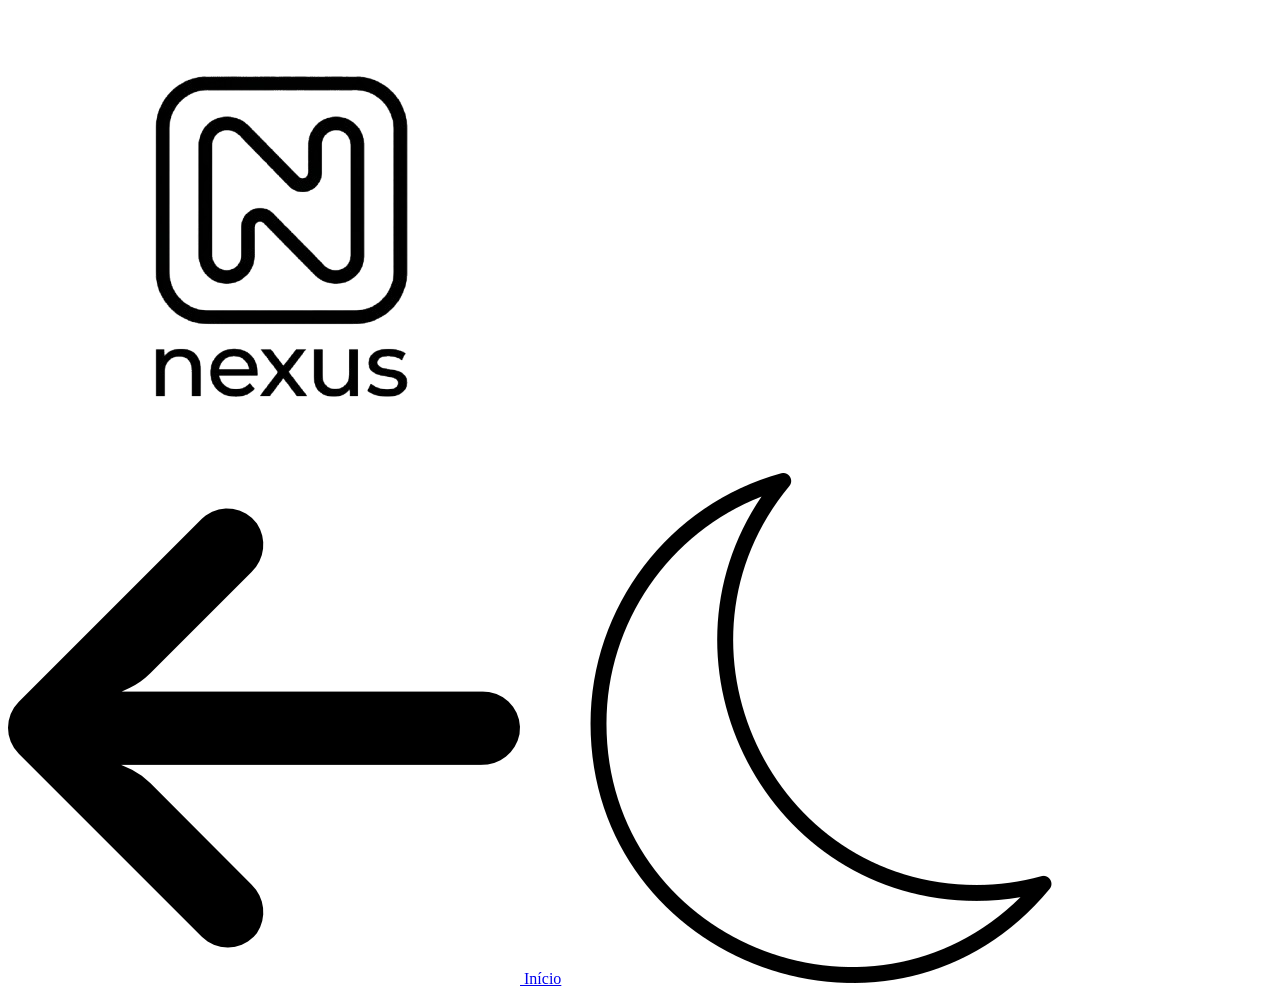
==== src/pages/about.html @ 6d1cf577 "Create about.html" ====
<!DOCTYPE html>
<html lang="pt-BR">

<head>
    <meta charset="UTF-8">
    <meta name="viewport" content="width=device-width, initial-scale=1.0">
    <title>Nexus | Sobre nós</title>
    <link rel="preconnect" href="https://fonts.googleapis.com">
    <link rel="stylesheet" href="../assets/css/global.css">
    <link rel="stylesheet" href="../assets/css/about.css">
    <link rel="shortcut icon" href="../assets/img/logo-icon.png" type="image/x-icon">
</head>

<body>
    <header class="header">
        <div class="logo">
            <a href="../index.html" aria-label="Nexus | Página inicial">
                <img src="../assets/img/logo_comtexto-removebg-preview.png" alt="Nexus logo Icon">
            </a>
        </div>
        <nav class="nav">
            <span id="links"><a href="../index.html"> <img src="../assets/img/arrow.png" alt="Button for comeback home">
                    Início</a></span>
            <span id="theme"><img src="../assets/img/lua.png" alt="Alterar para tema escuro"></span>
        </nav>
    </header>
</body>

</html>
---- src/assets/css/global.css ----
/*Linkem o global.css acima do css de vcs*/

@view-transition {
  navigation: auto;
}

@keyframes fade-out-up {
  to {
    opacity: 0;
    transform: translateY(-10px);
  }
}

@keyframes fade-in-up {
  from {
    opacity: 0;
    transform: translateY(10px);
  }
}

::view-transition-group(root) {
  animation: none;
}

::view-transition-old(root) {
  animation: 0.4s cubic-bezier(0.4, 0, 0.2, 1) both fade-out-up;
}

::view-transition-new(root) {
  animation: 0.4s cubic-bezier(0.4, 0, 0.2, 1) both fade-in-up;
}
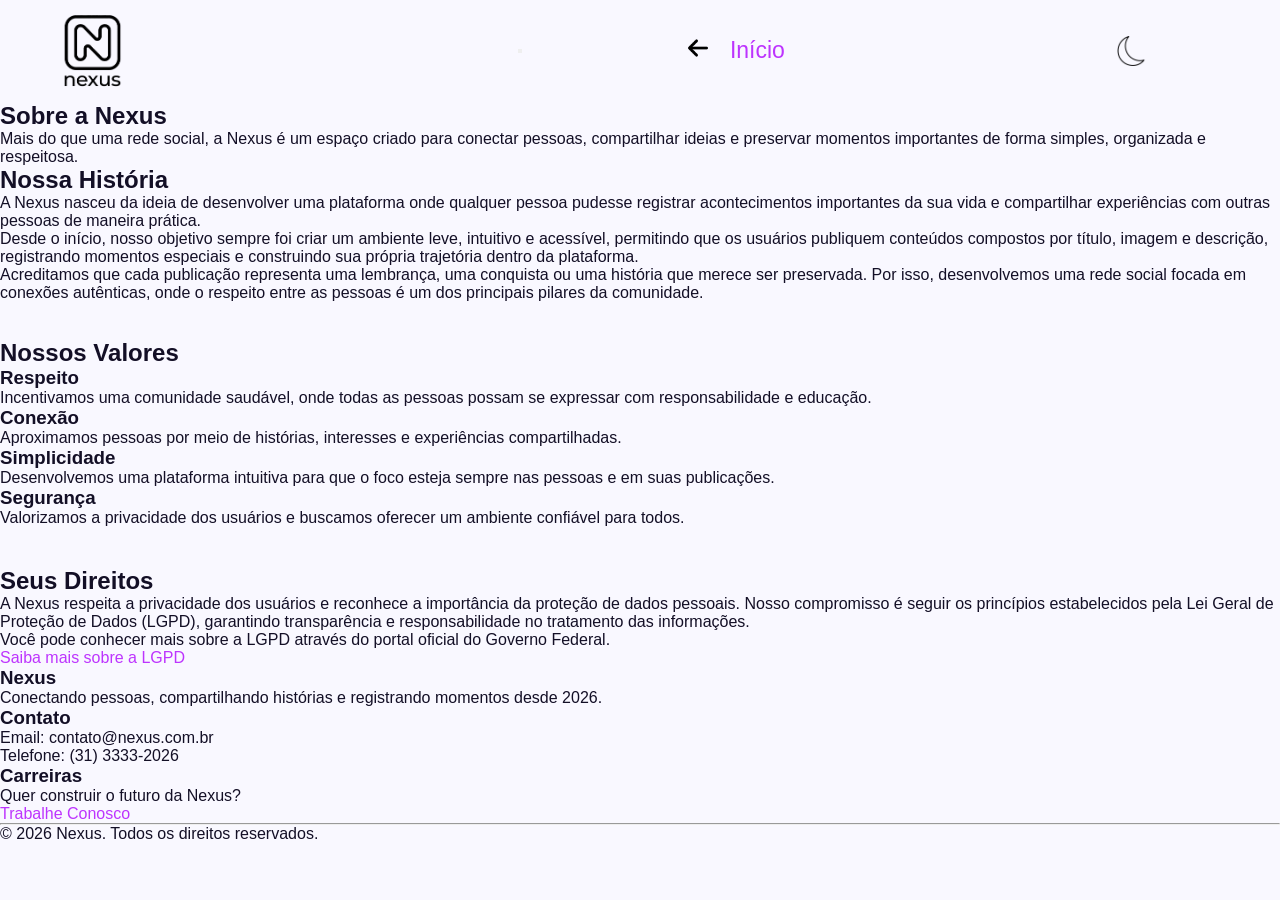
==== commit 269583dc: "Update about.html" ====
--- a/src/pages/about.html
+++ b/src/pages/about.html
@@ -5,6 +5,7 @@
     <meta charset="UTF-8">
     <meta name="viewport" content="width=device-width, initial-scale=1.0">
     <title>Nexus | Sobre nós</title>
+
     <link rel="preconnect" href="https://fonts.googleapis.com">
     <link rel="stylesheet" href="../assets/css/global.css">
     <link rel="stylesheet" href="../assets/css/about.css">
@@ -12,18 +13,190 @@
 </head>
 
 <body>
+    <script>
+        if (localStorage.getItem("Theme") === "light") {
+            document.body.classList.add("light-mode");
+        }
+    </script>
     <header class="header">
         <div class="logo">
             <a href="../index.html" aria-label="Nexus | Página inicial">
-                <img src="../assets/img/logo_comtexto-removebg-preview.png" alt="Nexus logo Icon">
+                <img src="../assets/img/logo_comtexto-removebg-preview.png" alt="Logo da Nexus">
             </a>
         </div>
+
+        <button class="hamburger" aria-label="Abrir menu" aria-expanded="false">
+            <span class="hamburger-line"></span>
+            <span class="hamburger-line"></span>
+            <span class="hamburger-line"></span>
+        </button>
+
         <nav class="nav">
-            <span id="links"><a href="../index.html"> <img src="../assets/img/arrow.png" alt="Button for comeback home">
-                    Início</a></span>
-            <span id="theme"><img src="../assets/img/lua.png" alt="Alterar para tema escuro"></span>
+            <span id="links">
+                <a href="../index.html">
+                    <img src="../assets/img/arrow.png" alt="Voltar para a página inicial">
+                    Início
+                </a>
+            </span>
+
+            <span id="theme">
+                <img src="../assets/img/lua.png" alt="Alterar tema">
+            </span>
         </nav>
     </header>
+
+    <main class="main-container">
+
+        <section class="main">
+
+            <h1>Sobre a Nexus</h1>
+
+            <p>
+                Mais do que uma rede social, a Nexus é um espaço criado para conectar pessoas,
+                compartilhar ideias e preservar momentos importantes de forma simples, organizada
+                e respeitosa.
+            </p>
+
+        </section>
+
+        <section class="history">
+
+            <h2>Nossa História</h2>
+
+            <p>
+                A Nexus nasceu da ideia de desenvolver uma plataforma onde qualquer pessoa pudesse
+                registrar acontecimentos importantes da sua vida e compartilhar experiências com
+                outras pessoas de maneira prática.
+            </p>
+
+            <p>
+                Desde o início, nosso objetivo sempre foi criar um ambiente leve, intuitivo e
+                acessível, permitindo que os usuários publiquem conteúdos compostos por título,
+                imagem e descrição, registrando momentos especiais e construindo sua própria
+                trajetória dentro da plataforma.
+            </p>
+
+            <p>
+                Acreditamos que cada publicação representa uma lembrança, uma conquista ou uma
+                história que merece ser preservada. Por isso, desenvolvemos uma rede social focada
+                em conexões autênticas, onde o respeito entre as pessoas é um dos principais
+                pilares da comunidade.
+            </p>
+
+        </section>
+
+        <section style="margin-top: 2.3rem;" class="values">
+
+            <h2>Nossos Valores</h2>
+
+            <div class="cards">
+
+                <article class="card">
+                    <h3>Respeito</h3>
+
+                    <p>
+                        Incentivamos uma comunidade saudável, onde todas as pessoas possam se
+                        expressar com responsabilidade e educação.
+                    </p>
+                </article>
+
+                <article class="card">
+                    <h3>Conexão</h3>
+
+                    <p>
+                        Aproximamos pessoas por meio de histórias, interesses e experiências
+                        compartilhadas.
+                    </p>
+                </article>
+
+                <article class="card">
+                    <h3>Simplicidade</h3>
+
+                    <p>
+                        Desenvolvemos uma plataforma intuitiva para que o foco esteja sempre nas
+                        pessoas e em suas publicações.
+                    </p>
+                </article>
+
+                <article class="card">
+                    <h3>Segurança</h3>
+
+                    <p>
+                        Valorizamos a privacidade dos usuários e buscamos oferecer um ambiente
+                        confiável para todos.
+                    </p>
+                </article>
+
+            </div>
+
+        </section>
+
+        <section style="margin-top: 2.5rem;" class="rights">
+
+            <h2>Seus Direitos</h2>
+
+            <p>
+                A Nexus respeita a privacidade dos usuários e reconhece a importância da proteção
+                de dados pessoais. Nosso compromisso é seguir os princípios estabelecidos pela Lei
+                Geral de Proteção de Dados (LGPD), garantindo transparência e responsabilidade no
+                tratamento das informações.
+            </p>
+
+            <p>
+                Você pode conhecer mais sobre a LGPD através do portal oficial do Governo Federal.
+            </p>
+
+            <a class="btn btn-primary" href="https://www.gov.br/esporte/pt-br/acesso-a-informacao/lgpd" target="_blank">
+                Saiba mais sobre a LGPD
+            </a>
+
+        </section>
+
+    </main>
+
+    <footer class="footer">
+
+        <div class="footer-content">
+
+            <div>
+                <h3>Nexus</h3>
+
+                <p>
+                    Conectando pessoas, compartilhando histórias e registrando momentos desde 2026.
+                </p>
+            </div>
+
+            <div>
+
+                <h3>Contato</h3>
+
+                <p>Email: contato@nexus.com.br</p>
+                <p>Telefone: (31) 3333-2026</p>
+
+            </div>
+
+            <div>
+
+                <h3>Carreiras</h3>
+
+                <p>
+                    Quer construir o futuro da Nexus?
+                </p>
+
+                <a href="#">Trabalhe Conosco</a>
+
+            </div>
+
+        </div>
+
+        <hr>
+
+        <p>&copy; 2026 Nexus. Todos os direitos reservados.</p>
+
+    </footer>
+
+    <script src="../assets/js/about.js"></script>
+
 </body>
 
 </html>
--- a/src/assets/css/about.css
+++ b/src/assets/css/about.css
@@ -0,0 +1,100 @@
+:root {
+    /*Paleta de cores*/
+    --background-main: #0D0B14;
+    --superficie: #1E1B29;
+    --border-separators: #312E41;
+    --mainText: #F5F3FF;
+    --secondText: #A78BFA;
+    --primary: #BD34FE;
+    --secundary: #6D28D9;
+    --backMenu: #1E1B29;
+    --background: #F9F8FF;
+    --ligthSuperficie: #FFFFFF;
+    --light-border-separators: #E4E2F1;
+    --light-main-text: #130F26;
+    --second-light-text: #6D6A80;
+    --primary-hover: #d15bff;
+    --primary-rgb: 189, 52, 254;
+    --font-family: "Inter", sans-serif;
+}
+
+
+
+* {
+    margin: 0;
+    padding: 0;
+    box-sizing: border-box;
+}
+
+html {
+    scroll-behavior: smooth;
+}
+
+body {
+    min-height: 100vh;
+    background-color: var(--background);
+    color: var(--light-main-text);
+    font-family: 'Inter', sans-serif;
+}
+
+.header {
+    width: 100%;
+    display: flex;
+    align-items: center;
+    gap: 2rem;
+}
+
+img {
+    max-width: 100%;
+    display: block;
+}
+
+.logo {
+    padding-left: 2rem;
+    width: 40%;
+}
+
+.logo img {
+    text-align: center;
+    width: 120px;
+    height: auto;
+}
+
+
+.nav {
+    width: 60%;
+    display: flex;
+    justify-content: space-around;
+    align-items: center;
+    gap: 4rem;
+}
+
+a {
+    color: var(--primary);
+    text-decoration: none;
+}
+
+#links {
+    display: flex;
+    align-items: center;
+}
+
+#links img {
+    cursor: pointer;
+    display: inline;
+    width: 20px;
+    margin-right: 1rem;
+}
+
+#links a {
+    font-size: 23px;
+}
+
+.nav #theme {
+    cursor: pointer;
+}
+
+#theme img {
+    width: 30px;
+    height: auto;
+}
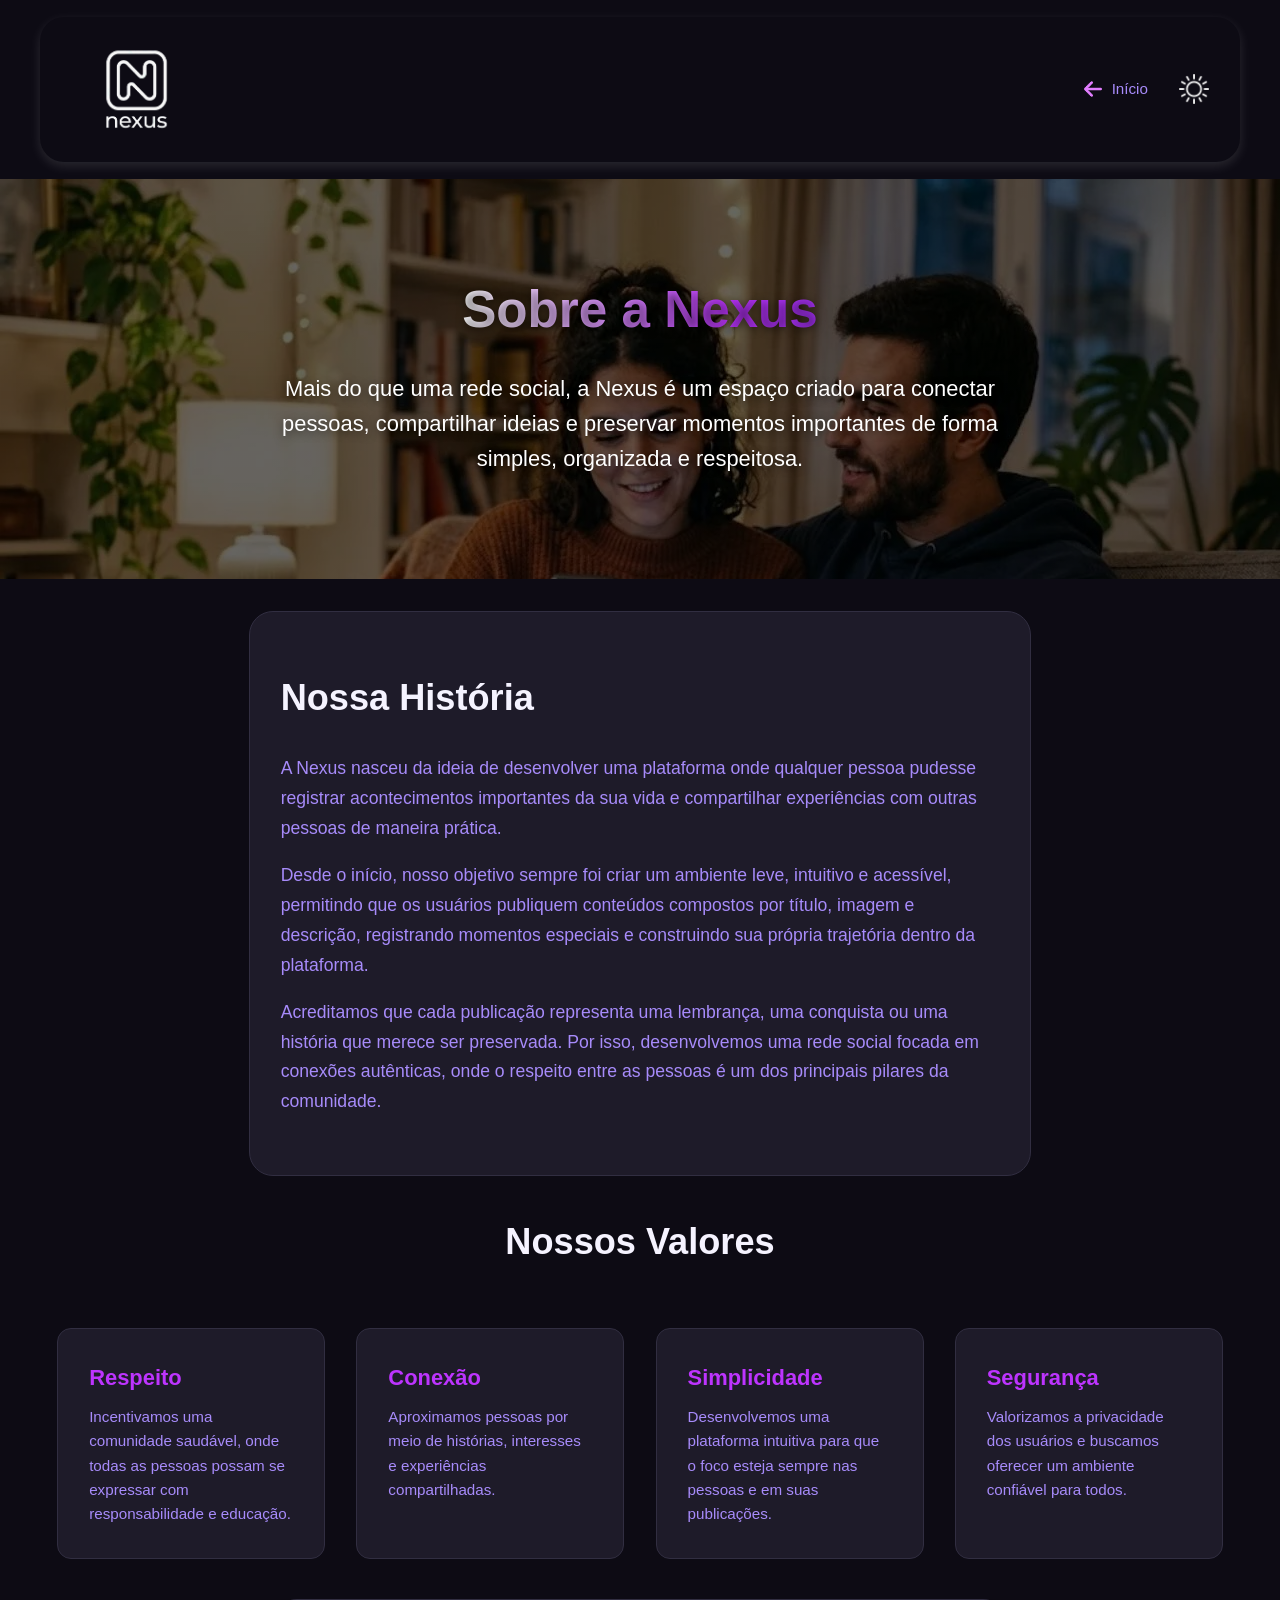
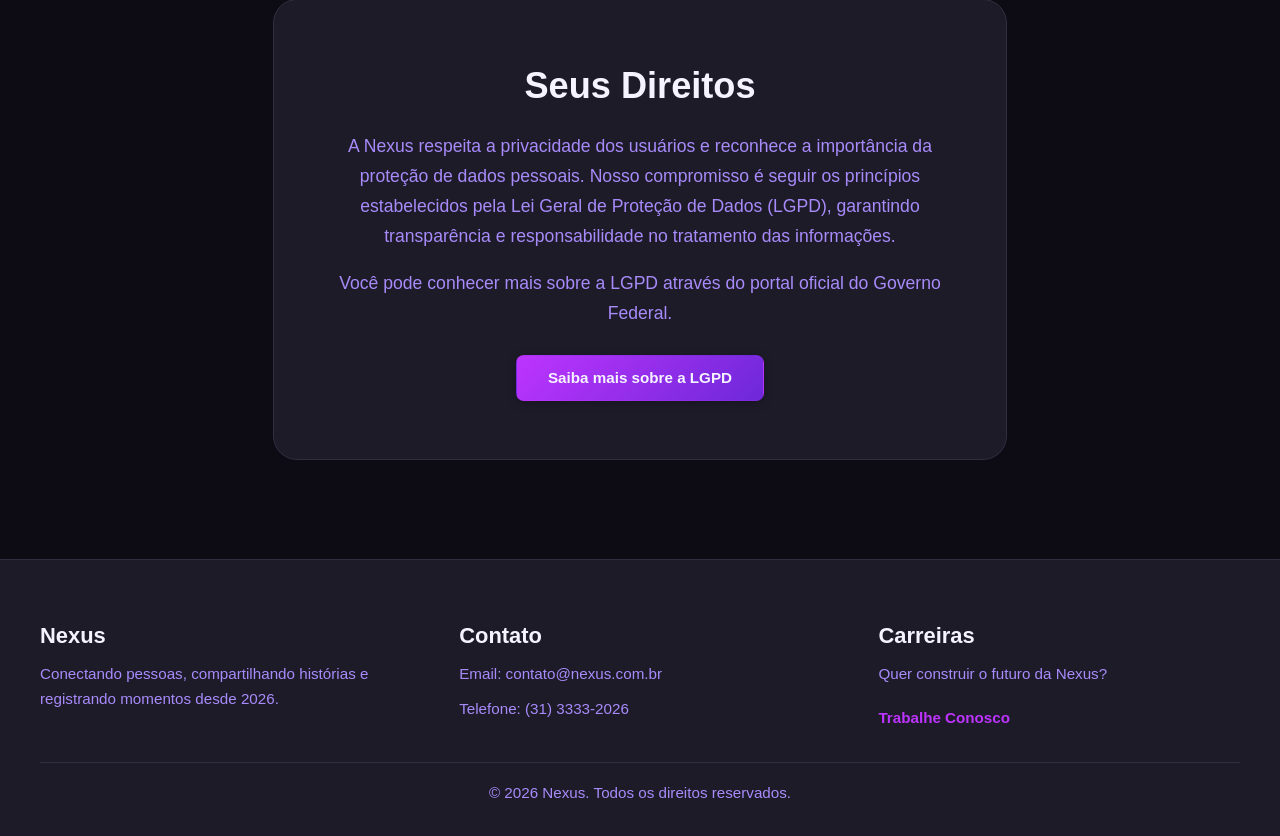
==== commit ac4bf895: "Update about.html" ====
--- a/src/pages/about.html
+++ b/src/pages/about.html
@@ -47,7 +47,7 @@
 
     <main class="main-container">
 
-        <section class="main">
+        <section class="main reveal">
 
             <h1>Sobre a Nexus</h1>
 
@@ -59,7 +59,7 @@
 
         </section>
 
-        <section class="history">
+        <section class="history reveal delay-1">
 
             <h2>Nossa História</h2>
 
@@ -85,13 +85,13 @@
 
         </section>
 
-        <section style="margin-top: 2.3rem;" class="values">
+        <section style="margin-top: 2.3rem;" class="values reveal delay-2">
 
             <h2>Nossos Valores</h2>
 
             <div class="cards">
 
-                <article class="card">
+                <article class="card reveal">
                     <h3>Respeito</h3>
 
                     <p>
@@ -100,7 +100,7 @@
                     </p>
                 </article>
 
-                <article class="card">
+                <article class="card reveal">
                     <h3>Conexão</h3>
 
                     <p>
@@ -109,7 +109,7 @@
                     </p>
                 </article>
 
-                <article class="card">
+                <article class="card reveal">
                     <h3>Simplicidade</h3>
 
                     <p>
@@ -118,7 +118,7 @@
                     </p>
                 </article>
 
-                <article class="card">
+                <article class="card reveal">
                     <h3>Segurança</h3>
 
                     <p>
@@ -131,7 +131,7 @@
 
         </section>
 
-        <section style="margin-top: 2.5rem;" class="rights">
+        <section style="margin-top: 2.5rem;" class="rights reveal delay-3">
 
             <h2>Seus Direitos</h2>
 
--- a/src/assets/css/about.css
+++ b/src/assets/css/about.css
@@ -1,100 +1,657 @@
 :root {
-    /*Paleta de cores*/
-    --background-main: #0D0B14;
-    --superficie: #1E1B29;
-    --border-separators: #312E41;
-    --mainText: #F5F3FF;
-    --secondText: #A78BFA;
-    --primary: #BD34FE;
-    --secundary: #6D28D9;
-    --backMenu: #1E1B29;
-    --background: #F9F8FF;
-    --ligthSuperficie: #FFFFFF;
-    --light-border-separators: #E4E2F1;
-    --light-main-text: #130F26;
-    --second-light-text: #6D6A80;
-    --primary-hover: #d15bff;
-    --primary-rgb: 189, 52, 254;
-    --font-family: "Inter", sans-serif;
-}
-
-
+  --background-main: #0d0b14;
+  --superficie: #1e1b29;
+  --border-separators: #312e41;
+  --mainText: #f5f3ff;
+  --secondText: #a78bfa;
+  --primary: #bd34fe;
+  --secundary: #6d28d9;
+  --backMenu: #1e1b29;
+
+  --background: #f9f8ff;
+  --ligthSuperficie: #ffffff;
+  --light-border-separators: #e4e2f1;
+  --light-main-text: #130f26;
+  --second-light-text: #4b4766;
+
+  --primary-hover: #d15bff;
+  --primary-rgb: 189, 52, 254;
+
+  --font-family: "Inter", sans-serif;
+
+  --banner-overlay: rgba(0, 0, 0, 0.6);
+  --banner-text-color: #ffffff;
+
+  --fs-sm: clamp(0.85rem, 0.8rem + 0.2vw, 0.95rem);
+  --fs-base: clamp(1rem, 0.95rem + 0.2vw, 1.1rem);
+  --fs-md: clamp(1.15rem, 1.05rem + 0.4vw, 1.4rem);
+  --fs-lg: clamp(1.6rem, 1.3rem + 1.2vw, 2.4rem);
+  --fs-xl: clamp(2rem, 1.6rem + 2vw, 3.2rem);
+
+  --space-xs: clamp(0.5rem, 0.45rem + 0.2vw, 0.75rem);
+  --space-sm: clamp(0.85rem, 0.75rem + 0.4vw, 1.25rem);
+  --space-md: clamp(1.5rem, 1.3rem + 0.8vw, 2.5rem);
+  --space-lg: clamp(2.5rem, 2rem + 2vw, 4.5rem);
+  --space-xl: clamp(4rem, 3rem + 4vw, 7rem);
+
+  --radius-sm: 8px;
+  --radius-md: 14px;
+  --radius-lg: 24px;
+
+  --shadow-sm: 0 2px 8px rgba(0, 0, 0, 0.25);
+  --shadow-md: 0 8px 24px rgba(0, 0, 0, 0.35);
+  --shadow-glow: 0 0 32px rgba(var(--primary-rgb), 0.25);
+
+  --transition-fast: 0.2s ease;
+  --transition-base: 0.3s cubic-bezier(0.4, 0, 0.2, 1);
+
+  --container-max: 1200px;
+}
+
+@import url("https://fonts.googleapis.com/css2?family=Inter:wght@300;400;500;600;700;800&display=swap");
 
 * {
+  margin: 0;
+  padding: 0;
+  box-sizing: border-box;
+}
+
+html {
+  scroll-behavior: smooth;
+  overflow-x: hidden;
+}
+
+body {
+  overflow-x: hidden;
+}
+
+img {
+  max-width: 100%;
+  display: block;
+}
+
+a {
+  color: inherit;
+  text-decoration: none;
+}
+
+ul {
+  list-style: none;
+}
+
+body {
+  background-color: var(--background-main);
+  color: var(--mainText);
+  min-height: 100vh;
+  font-family: var(--font-family);
+  font-size: var(--fs-base);
+  line-height: 1.6;
+  -webkit-font-smoothing: antialiased;
+}
+
+:focus-visible {
+  outline: 2px solid var(--primary);
+  outline-offset: 3px;
+  border-radius: var(--radius-sm);
+}
+
+.header {
+  display: flex;
+  flex-wrap: wrap;
+  justify-content: space-between;
+  align-items: center;
+  background-color: var(--background-main);
+  border-radius: var(--radius-lg);
+  gap: var(--space-md);
+  max-width: var(--container-max);
+  margin: var(--space-sm) auto;
+  padding: var(--space-sm) var(--space-md);
+  box-shadow: 0 4px 12px rgba(255, 255, 255, 0.12);
+}
+
+.header .logo img {
+  filter: invert(99%) sepia(1%) saturate(1450%) hue-rotate(189deg)
+    brightness(102%) contrast(94%);
+  width: clamp(80px, 15vw, 130px);
+  height: auto;
+  transition: filter var(--transition-fast);
+}
+
+.header .logo a:hover img,
+.header .logo a:focus-visible img {
+  filter: invert(99%) sepia(1%) saturate(1450%) hue-rotate(189deg)
+    brightness(120%) contrast(100%) drop-shadow(0 0 12px var(--primary));
+}
+
+.nav {
+  display: flex;
+  align-items: center;
+  gap: var(--space-md);
+}
+
+.nav #links {
+  display: flex;
+  align-items: center;
+  gap: var(--space-xs);
+}
+
+#links a {
+  display: inline-flex;
+  align-items: center;
+  gap: var(--space-xs);
+  position: relative;
+  color: var(--secondText);
+  font-weight: 500;
+  font-size: var(--fs-sm);
+  padding: var(--space-xs) 0;
+  transition: color var(--transition-fast);
+}
+
+#links a img {
+  width: 18px;
+  filter: invert(60%) sepia(60%) saturate(2000%) hue-rotate(230deg);
+  transition: filter var(--transition-fast);
+}
+
+#links a::after {
+  content: "";
+  position: absolute;
+  left: 0;
+  bottom: -2px;
+  width: 0;
+  height: 2px;
+  background: var(--primary);
+  transition: width var(--transition-base);
+}
+
+#links a:hover,
+#links a:focus-visible,
+#links a[aria-current="page"] {
+  color: var(--primary);
+}
+
+#links a:hover img,
+#links a:focus-visible img {
+  filter: invert(29%) sepia(88%) saturate(4000%) hue-rotate(270deg);
+}
+
+#links a:hover::after,
+#links a:focus-visible::after,
+#links a[aria-current="page"]::after {
+  width: 100%;
+}
+
+.nav #theme {
+  width: 30px;
+  height: 30px;
+  cursor: pointer;
+}
+
+.nav #theme img {
+  filter: invert(99%) sepia(1%) saturate(1450%) hue-rotate(189deg)
+    brightness(102%) contrast(94%);
+  transition: filter var(--transition-fast);
+}
+
+.nav #theme:hover img,
+.nav #theme:focus-visible img {
+  filter: invert(99%) sepia(1%) saturate(1450%) hue-rotate(189deg)
+    brightness(120%) contrast(100%) drop-shadow(0 0 12px var(--primary));
+}
+
+.hamburger {
+  display: none;
+  flex-direction: column;
+  gap: 5px;
+  background: transparent;
+  border: none;
+  cursor: pointer;
+  padding: 0.5rem;
+  z-index: 10;
+}
+
+.hamburger-line {
+  width: 24px;
+  height: 2px;
+  background: var(--secondText);
+  transition: transform 0.3s ease, opacity 0.3s ease;
+}
+
+.hamburger.active .hamburger-line:nth-child(1) {
+  transform: translateY(7px) rotate(45deg);
+}
+.hamburger.active .hamburger-line:nth-child(2) {
+  opacity: 0;
+}
+.hamburger.active .hamburger-line:nth-child(3) {
+  transform: translateY(-7px) rotate(-45deg);
+}
+
+.btn {
+  display: inline-flex;
+  align-items: center;
+  justify-content: center;
+  padding: var(--space-xs) var(--space-md);
+  border-radius: var(--radius-sm);
+  font-weight: 600;
+  font-size: var(--fs-sm);
+  border: 1px solid transparent;
+  cursor: pointer;
+  transition:
+    transform var(--transition-fast),
+    box-shadow var(--transition-fast),
+    background-color var(--transition-fast),
+    border-color var(--transition-fast);
+}
+
+.btn-primary {
+  background: linear-gradient(135deg, var(--primary), var(--secundary));
+  color: var(--mainText);
+  box-shadow: var(--shadow-sm);
+}
+
+.btn-primary:hover,
+.btn-primary:focus-visible {
+  transform: translateY(-3px);
+  box-shadow: var(--shadow-glow);
+}
+
+.main {
+  margin-top: 1rem;
+  position: relative;
+  display: flex;
+  flex-direction: column;
+  justify-content: center;
+  align-items: center;
+  gap: var(--space-md);
+  text-align: center;
+  padding: var(--space-xl) var(--space-md);
+  min-height: 400px;
+  overflow: hidden;
+  margin-bottom: 2rem;
+}
+
+.main::before {
+  content: "";
+  position: absolute;
+  inset: 0;
+  background:
+    linear-gradient(var(--banner-overlay), var(--banner-overlay)),
+    url(../img/about.webp) top/cover no-repeat;
+  z-index: 0;
+}
+
+.main h1,
+.main p {
+  position: relative;
+  z-index: 1;
+  color: var(--banner-text-color);
+  text-shadow: 0 2px 8px rgba(0, 0, 0, 0.5);
+}
+
+.main h1 {
+  font-size: var(--fs-xl);
+  font-weight: 800;
+  line-height: 1.15;
+  background: linear-gradient(
+    90deg,
+    var(--banner-text-color),
+    var(--primary),
+    var(--secundary),
+    var(--primary),
+    var(--banner-text-color)
+  );
+  background-size: 300% 100%;
+  -webkit-background-clip: text;
+  background-clip: text;
+  color: transparent;
+  animation: gradientMove 5s ease-in-out infinite;
+}
+
+.main p {
+  font-size: var(--fs-md);
+  max-width: 65ch;
+  margin-inline: auto;
+}
+
+@keyframes gradientMove {
+  0% { background-position: 0%; }
+  50% { background-position: 100%; }
+  100% { background-position: 0%; }
+}
+
+.history {
+  display: flex;
+  flex-direction: column;
+  gap: var(--space-sm);
+  max-width: 80ch;
+  margin-inline: auto;
+  padding: var(--space-lg) var(--space-md);
+  background-color: var(--superficie);
+  border: 1px solid var(--border-separators);
+  border-radius: var(--radius-lg);
+  transition:
+    border-color var(--transition-base),
+    box-shadow var(--transition-base);
+}
+
+.history:hover,
+.history:focus-within {
+  border-color: var(--primary);
+  box-shadow: var(--shadow-md);
+}
+
+.history h2 {
+  font-size: var(--fs-lg);
+  font-weight: 700;
+  margin-bottom: var(--space-xs);
+  color: var(--mainText);
+}
+
+.history p {
+  color: var(--secondText);
+  font-size: var(--fs-base);
+  line-height: 1.7;
+}
+
+.values {
+  max-width: var(--container-max);
+  margin-inline: auto;
+  text-align: center;
+}
+
+.values h2 {
+  font-size: var(--fs-lg);
+  font-weight: 700;
+  margin-bottom: var(--space-lg);
+  color: var(--mainText);
+}
+
+.cards {
+  display: flex;
+  flex-wrap: wrap;
+  justify-content: center;
+  gap: var(--space-md);
+  padding: 0 var(--space-sm);
+}
+
+.card {
+  background-color: var(--superficie);
+  border: 1px solid var(--border-separators);
+  border-radius: var(--radius-md);
+  padding: var(--space-md);
+  text-align: left;
+  flex: 1 1 260px;
+  min-width: 0;
+  max-width: 100%;
+  transition:
+    transform var(--transition-base),
+    box-shadow var(--transition-base),
+    border-color var(--transition-base);
+}
+
+.card:hover,
+.card:focus-within {
+  transform: translateY(-6px);
+  box-shadow: var(--shadow-md);
+  border-color: var(--primary);
+}
+
+.card h3 {
+  font-size: var(--fs-md);
+  font-weight: 600;
+  margin-bottom: var(--space-xs);
+  color: var(--primary);
+  transition: color var(--transition-fast);
+}
+
+.card:hover h3,
+.card:focus-within h3 {
+  color: var(--primary-hover);
+}
+
+.card p {
+  color: var(--secondText);
+  font-size: var(--fs-sm);
+}
+
+.rights {
+  display: flex;
+  flex-direction: column;
+  align-items: center;
+  gap: var(--space-sm);
+  max-width: 75ch;
+  margin-inline: auto;
+  padding: var(--space-lg) var(--space-md);
+  text-align: center;
+  background-color: var(--superficie);
+  border: 1px solid var(--border-separators);
+  border-radius: var(--radius-lg);
+}
+
+.rights h2 {
+  font-size: var(--fs-lg);
+  font-weight: 700;
+  color: var(--mainText);
+}
+
+.rights p {
+  color: var(--secondText);
+  font-size: var(--fs-base);
+  line-height: 1.7;
+  max-width: 65ch;
+}
+
+.rights .btn {
+  margin-top: var(--space-xs);
+}
+
+.footer {
+  margin-top: var(--space-xl);
+  padding: var(--space-lg) var(--space-md) var(--space-md);
+  border-top: 1px solid var(--border-separators);
+  background-color: var(--superficie);
+  text-align: left;
+}
+
+.footer-content {
+  display: grid;
+  grid-template-columns: 1fr;
+  gap: var(--space-lg);
+  max-width: var(--container-max);
+  margin: 0 auto var(--space-md);
+}
+
+.footer-content h3 {
+  font-size: var(--fs-md);
+  font-weight: 700;
+  color: var(--mainText);
+  margin-bottom: var(--space-xs);
+}
+
+.footer-content p {
+  color: var(--secondText);
+  font-size: var(--fs-sm);
+  line-height: 1.6;
+  margin-bottom: var(--space-xs);
+}
+
+.footer-content a {
+  display: inline-block;
+  color: var(--primary);
+  font-size: var(--fs-sm);
+  font-weight: 600;
+  margin-top: var(--space-xs);
+  position: relative;
+  transition: color var(--transition-fast);
+}
+
+.footer-content a::after {
+  content: "";
+  position: absolute;
+  left: 0;
+  bottom: -2px;
+  width: 0;
+  height: 2px;
+  background: var(--primary);
+  transition: width var(--transition-base);
+}
+
+.footer-content a:hover,
+.footer-content a:focus-visible {
+  color: var(--primary-hover);
+}
+
+.footer-content a:hover::after,
+.footer-content a:focus-visible::after {
+  width: 100%;
+}
+
+.footer hr {
+  border: none;
+  border-top: 1px solid var(--border-separators);
+  max-width: var(--container-max);
+  margin: 0 auto var(--space-sm);
+}
+
+.footer > p {
+  text-align: center;
+  color: var(--secondText);
+  font-size: var(--fs-sm);
+}
+
+body.light-mode {
+  --background-main: var(--background);
+  --superficie: var(--ligthSuperficie);
+  --border-separators: var(--light-border-separators);
+  --mainText: var(--light-main-text);
+  --secondText: var(--second-light-text);
+  --backMenu: var(--ligthSuperficie);
+  --banner-overlay: rgba(255, 255, 255, 0.7);
+  --banner-text-color: var(--light-main-text);
+}
+
+body.light-mode .header {
+  box-shadow: 0 4px 12px rgba(0, 0, 0, 0.08);
+}
+
+body.light-mode .header .logo img,
+body.light-mode .nav #theme img,
+body.light-mode #links a img {
+  filter: none;
+}
+
+body.light-mode .header .logo a:hover img,
+body.light-mode .header .logo a:focus-visible img,
+body.light-mode .nav #theme:hover img,
+body.light-mode .nav #theme:focus-visible img {
+  filter: drop-shadow(0 0 12px var(--primary));
+}
+
+body.light-mode .main h1 {
+  background: linear-gradient(
+    90deg,
+    var(--light-main-text),
+    var(--primary),
+    var(--secundary),
+    var(--primary),
+    var(--light-main-text)
+  );
+  background-size: 300% 100%;
+  -webkit-background-clip: text;
+  background-clip: text;
+}
+
+body.light-mode .hamburger-line {
+  background: var(--light-main-text);
+}
+
+@media (max-width: 1024px) {
+  .header {
+    width: 100%;
+    max-width: none;
     margin: 0;
+    border-radius: 0;
+    border-bottom: 1px solid var(--border-separators);
+    padding-left: var(--space-md);
+    padding-right: var(--space-md);
+  }
+}
+
+@media (max-width: 767px) {
+  .header {
+    padding-left: var(--space-sm);
+    padding-right: var(--space-sm);
+  }
+
+  .hamburger {
+    display: flex;
+  }
+
+  .nav {
+    max-height: 0;
+    opacity: 0;
+    overflow: hidden;
+    flex-direction: column;
+    width: 100%;
+    order: 1;
+    transition:
+      max-height 0.4s ease,
+      opacity 0.3s ease;
+  }
+
+  .nav.nav-active {
+    max-height: 500px;
+    opacity: 1;
+  }
+
+  .nav-active #links {
+    flex-direction: column;
+    align-items: center;
     padding: 0;
-    box-sizing: border-box;
-}
-
-html {
-    scroll-behavior: smooth;
-}
-
-body {
-    min-height: 100vh;
-    background-color: var(--background);
-    color: var(--light-main-text);
-    font-family: 'Inter', sans-serif;
-}
-
-.header {
-    width: 100%;
-    display: flex;
-    align-items: center;
-    gap: 2rem;
-}
-
-img {
-    max-width: 100%;
-    display: block;
-}
-
-.logo {
-    padding-left: 2rem;
-    width: 40%;
-}
-
-.logo img {
-    text-align: center;
-    width: 120px;
-    height: auto;
-}
-
-
-.nav {
-    width: 60%;
-    display: flex;
-    justify-content: space-around;
-    align-items: center;
-    gap: 4rem;
-}
-
-a {
-    color: var(--primary);
-    text-decoration: none;
-}
-
-#links {
-    display: flex;
-    align-items: center;
-}
-
-#links img {
-    cursor: pointer;
-    display: inline;
-    width: 20px;
-    margin-right: 1rem;
-}
-
-#links a {
-    font-size: 23px;
-}
-
-.nav #theme {
-    cursor: pointer;
-}
-
-#theme img {
-    width: 30px;
-    height: auto;
-}
+  }
+
+  .nav #theme {
+    align-self: center;
+    margin-top: var(--space-xs);
+    padding-bottom: 20px;
+  }
+
+  .cards {
+    gap: var(--space-sm);
+  }
+
+  .card {
+    min-width: 220px;
+  }
+}
+
+@media (min-width: 768px) {
+  .nav {
+    max-height: none;
+    opacity: 1;
+    flex-direction: row;
+    width: auto;
+  }
+
+  .footer-content {
+    grid-template-columns: repeat(3, 1fr);
+  }
+}
+
+.reveal {
+  opacity: 0;
+  transform: translateY(40px);
+  transition: 
+    opacity 0.8s ease,
+    transform 0.8s cubic-bezier(0.4, 0, 0.2, 1);
+}
+
+.reveal.active {
+  opacity: 1;
+  transform: translateY(0);
+}
+
+.reveal.delay-1 { transition-delay: 0.1s; }
+.reveal.delay-2 { transition-delay: 0.2s; }
+.reveal.delay-3 { transition-delay: 0.3s; }
